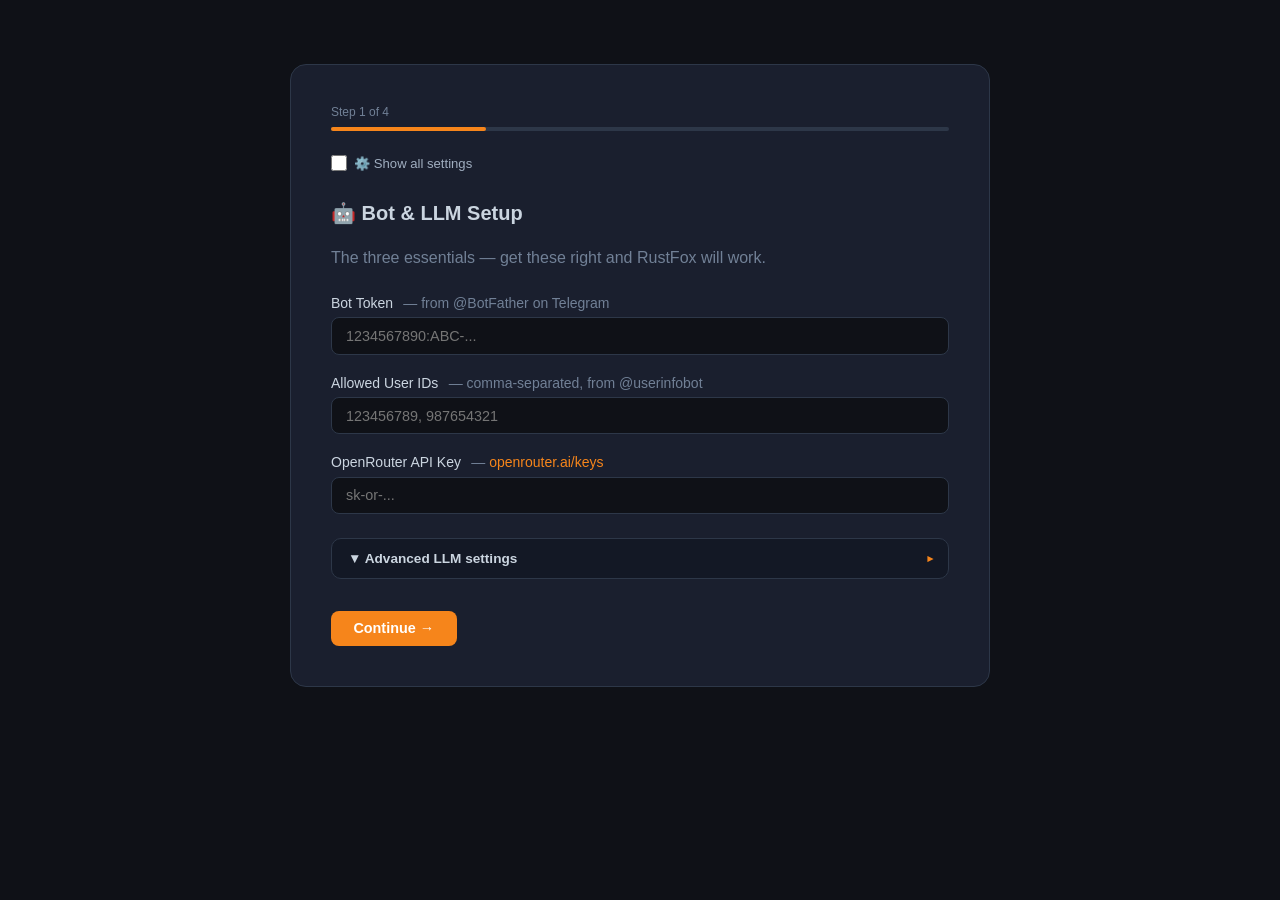
==== setup/index.html @ 1b1a7913 "refactor(file_processor): remove local OCR engine Remove ocrs, rten, and image dependencies to elimi" ====
<!DOCTYPE html>
<html lang="en">
<head>
<meta charset="UTF-8">
<meta name="viewport" content="width=device-width, initial-scale=1.0">
<title>RustFox Setup</title>
<style>
  *, *::before, *::after { box-sizing: border-box; margin: 0; padding: 0; }
  body {
    font-family: -apple-system, BlinkMacSystemFont, 'Segoe UI', sans-serif;
    background: #0f1117;
    color: #e2e8f0;
    min-height: 100vh;
    display: flex;
    align-items: flex-start;
    justify-content: center;
    padding: 2rem;
  }
  .card {
    background: #1a1f2e;
    border: 1px solid #2d3748;
    border-radius: 16px;
    width: 100%;
    max-width: 700px;
    padding: 2.5rem;
    margin-top: 2rem;
  }
  /* Progress bar */
  .progress-wrap { margin-bottom: 1.5rem; }
  .progress-label { font-size: 0.75rem; color: #718096; margin-bottom: 0.5rem; }
  .progress-bar { height: 4px; background: #2d3748; border-radius: 2px; }
  .progress-fill { height: 100%; background: #f6851b; border-radius: 2px; transition: width 0.3s ease; }
  /* Steps nav (compact chips) */
  .steps-nav { display: flex; gap: 0.4rem; margin-bottom: 1.5rem; flex-wrap: wrap; }
  .step-chip {
    flex: 1;
    min-width: 0;
    padding: 0.45rem 0.6rem;
    border-radius: 8px;
    background: #2d3748;
    color: #718096;
    font-size: 0.75rem;
    text-align: center;
    border: 1px solid #2d3748;
    overflow: hidden;
    text-overflow: ellipsis;
    white-space: nowrap;
  }
  .step-chip.active { background: #f6851b; color: #fff; border-color: #f6851b; font-weight: 600; }
  .step-chip.done { background: #1a4731; color: #68d391; border-color: #1a4731; }
  /* Global toggle row */
  .global-row {
    display: flex;
    align-items: center;
    justify-content: space-between;
    gap: 0.75rem;
    margin-bottom: 1.5rem;
    flex-wrap: wrap;
  }
  .global-toggle {
    display: inline-flex;
    align-items: center;
    gap: 0.45rem;
    cursor: pointer;
    color: #a0aec0;
    font-size: 0.82rem;
    user-select: none;
  }
  .global-toggle input { accent-color: #f6851b; width: 15px; height: 15px; cursor: pointer; }
  .global-toggle:hover { color: #e2e8f0; }
  /* Existing config banner */
  .existing-banner {
    background: #1a2744;
    border: 1px solid #2b4a8a;
    border-radius: 8px;
    padding: 0.65rem 0.875rem;
    font-size: 0.82rem;
    color: #90cdf4;
    flex: 1;
    min-width: 240px;
  }
  .existing-banner strong { color: #bee3f8; }
  /* Steps */
  .step { display: none; }
  .step.active { display: block; }
  h1 { font-size: 1.75rem; font-weight: 700; margin-bottom: 0.5rem; }
  h2 { font-size: 1.25rem; font-weight: 600; margin-bottom: 1.25rem; color: #cbd5e0; }
  h3 { font-size: 0.95rem; font-weight: 600; margin-top: 1.25rem; margin-bottom: 0.75rem; color: #cbd5e0; }
  p.subtitle { color: #718096; margin-bottom: 1.5rem; line-height: 1.6; }
  code { background: #2d3748; border-radius: 4px; padding: 0.1em 0.35em; font-size: 0.85em; }
  /* Form elements */
  .field { margin-bottom: 1.25rem; }
  .field-row { display: flex; gap: 0.85rem; }
  .field-row .field { flex: 1; }
  label { display: block; font-size: 0.875rem; font-weight: 500; margin-bottom: 0.4rem; color: #cbd5e0; }
  label .hint { font-weight: 400; color: #718096; margin-left: 0.4rem; }
  input[type=text], input[type=password], input[type=number], textarea {
    width: 100%;
    background: #0f1117;
    border: 1px solid #2d3748;
    border-radius: 8px;
    color: #e2e8f0;
    padding: 0.6rem 0.875rem;
    font-size: 0.9rem;
    font-family: inherit;
    transition: border-color 0.2s;
  }
  input[type=text]:focus, input[type=password]:focus, input[type=number]:focus, textarea:focus {
    outline: none;
    border-color: #f6851b;
  }
  input.error, textarea.error { border-color: #fc8181; }
  .error-msg { color: #fc8181; font-size: 0.8rem; margin-top: 0.3rem; display: none; }
  .error-msg.visible { display: block; }
  textarea { resize: vertical; min-height: 90px; }
  input[type=checkbox] { accent-color: #f6851b; width: 16px; height: 16px; cursor: pointer; }
  /* Buttons */
  .btn-row { display: flex; gap: 0.75rem; justify-content: space-between; margin-top: 2rem; }
  button {
    padding: 0.6rem 1.4rem;
    border-radius: 8px;
    border: none;
    font-size: 0.9rem;
    font-weight: 600;
    cursor: pointer;
    transition: opacity 0.15s;
  }
  button:hover:not(:disabled) { opacity: 0.85; }
  button:disabled { opacity: 0.45; cursor: default; }
  .btn-primary { background: #f6851b; color: #fff; }
  .btn-secondary { background: #2d3748; color: #e2e8f0; }
  /* Advanced collapsible section */
  .advanced-section {
    margin-top: 1.5rem;
    border: 1px solid #2d3748;
    border-radius: 10px;
    background: #131825;
    overflow: hidden;
  }
  .advanced-section > .advanced-header {
    display: flex;
    align-items: center;
    justify-content: space-between;
    width: 100%;
    padding: 0.75rem 1rem;
    background: none;
    border: none;
    color: #cbd5e0;
    font-size: 0.85rem;
    font-weight: 600;
    cursor: pointer;
    text-align: left;
    border-radius: 0;
  }
  .advanced-section > .advanced-header:hover { color: #e2e8f0; opacity: 1; }
  .advanced-section > .advanced-header .chevron {
    color: #f6851b;
    font-size: 0.7rem;
    transition: transform 0.2s ease;
    margin-left: 0.5rem;
  }
  .advanced-section.collapsed > .advanced-header .chevron { transform: rotate(-90deg); }
  .advanced-section > .advanced-body {
    padding: 0.25rem 1.25rem 1.25rem 1.25rem;
    border-top: 1px solid #2d3748;
  }
  .advanced-section.collapsed > .advanced-body { display: none; }
  /* MCP tools */
  .mcp-category { margin-bottom: 1.5rem; }
  .mcp-category h3 { font-size: 0.8rem; text-transform: uppercase; letter-spacing: 0.08em; color: #718096; margin-bottom: 0.75rem; margin-top: 0; }
  .mcp-tool {
    border: 1px solid #2d3748;
    border-radius: 8px;
    padding: 0.75rem 1rem;
    margin-bottom: 0.5rem;
    cursor: pointer;
    transition: border-color 0.2s;
  }
  .mcp-tool:hover { border-color: #4a5568; }
  .mcp-tool.selected { border-color: #f6851b; background: #1e2432; }
  .mcp-tool-header { display: flex; align-items: center; gap: 0.75rem; }
  .mcp-tool-header input[type=checkbox] { accent-color: #f6851b; width: 16px; height: 16px; flex-shrink: 0; cursor: pointer; }
  .mcp-tool-name { font-weight: 600; font-size: 0.9rem; }
  .mcp-tool-desc { font-size: 0.8rem; color: #718096; margin-left: 1.75rem; margin-top: 0.2rem; }
  .mcp-tool-cmd { font-size: 0.75rem; color: #4a5568; font-family: monospace; margin-left: 1.75rem; margin-top: 0.15rem; }
  .mcp-env-fields { margin-left: 1.75rem; margin-top: 0.75rem; display: none; }
  .mcp-env-fields.visible { display: block; }
  .mcp-env-fields .env-row { margin-bottom: 0.5rem; }
  .mcp-env-label { font-size: 0.75rem; color: #718096; margin-bottom: 0.2rem; }
  .mcp-env-fields input { font-family: monospace; font-size: 0.82rem; }
  /* MCP prereqs box */
  .mcp-prereqs {
    background: #131825;
    border: 1px solid #2d3748;
    border-radius: 8px;
    padding: 0.75rem 1rem;
    margin-bottom: 1.5rem;
    font-size: 0.82rem;
    color: #718096;
    line-height: 1.7;
  }
  .mcp-prereqs strong { color: #cbd5e0; }
  .mcp-prereqs a { color: #f6851b; text-decoration: none; }
  .mcp-prereqs a:hover { text-decoration: underline; }
  /* Per-tool docs link */
  .mcp-tool-link {
    margin-left: auto;
    font-size: 0.72rem;
    color: #4a5568;
    text-decoration: none;
    flex-shrink: 0;
    padding: 0.1rem 0.3rem;
  }
  .mcp-tool-link:hover { color: #f6851b; }
  /* Per-tool setup guide */
  .mcp-setup-guide {
    margin-left: 1.75rem;
    margin-top: 0.6rem;
    background: #131825;
    border: 1px solid #2d3748;
    border-radius: 6px;
    padding: 0.55rem 0.75rem;
    font-size: 0.78rem;
    color: #718096;
    line-height: 1.75;
  }
  .mcp-setup-guide strong { color: #cbd5e0; }
  .mcp-setup-guide a { color: #f6851b; text-decoration: none; }
  .mcp-setup-guide a:hover { text-decoration: underline; }
  /* Find more footer */
  .mcp-more {
    margin-top: 1.25rem;
    font-size: 0.8rem;
    color: #718096;
    text-align: center;
  }
  .mcp-more a { color: #f6851b; text-decoration: none; }
  .mcp-more a:hover { text-decoration: underline; }
  /* OAuth guide button */
  .btn-guide {
    display: inline-flex;
    align-items: center;
    gap: 0.3rem;
    margin-left: 1.75rem;
    margin-top: 0.55rem;
    padding: 0.3rem 0.75rem;
    border-radius: 6px;
    border: 1px solid #f6851b;
    background: transparent;
    color: #f6851b;
    font-size: 0.78rem;
    font-weight: 600;
    cursor: pointer;
    transition: background 0.15s, color 0.15s;
  }
  .btn-guide:hover { background: #f6851b; color: #fff; opacity: 1; }
  /* OAuth connect button + row */
  .oauth-connect-row {
    display: flex;
    align-items: center;
    gap: 0.75rem;
    margin-left: 1.75rem;
    margin-top: 0.55rem;
    flex-wrap: wrap;
  }
  .btn-oauth-connect {
    display: inline-flex;
    align-items: center;
    gap: 0.35rem;
    padding: 0.4rem 1rem;
    border-radius: 6px;
    border: none;
    background: #2b6cb0;
    color: #fff;
    font-size: 0.85rem;
    font-weight: 600;
    cursor: pointer;
    transition: background 0.15s, opacity 0.15s;
  }
  .btn-oauth-connect:hover { background: #2c5282; }
  .btn-oauth-connect:disabled { opacity: 0.55; cursor: not-allowed; }
  .oauth-connect-status {
    font-size: 0.82rem;
    font-weight: 500;
    color: #718096;
  }
  /* Modal overlay */
  .modal-overlay {
    display: none;
    position: fixed;
    inset: 0;
    background: rgba(0,0,0,0.72);
    z-index: 1000;
    align-items: center;
    justify-content: center;
    padding: 1.5rem;
  }
  .modal-overlay.open { display: flex; }
  .modal-box {
    background: #1a1f2e;
    border: 1px solid #2d3748;
    border-radius: 16px;
    width: 100%;
    max-width: 560px;
    max-height: 90vh;
    overflow-y: auto;
    padding: 2rem;
    position: relative;
  }
  .modal-close {
    position: absolute;
    top: 1rem;
    right: 1rem;
    background: none;
    border: none;
    color: #718096;
    font-size: 1.25rem;
    cursor: pointer;
    line-height: 1;
    padding: 0.2rem 0.4rem;
    border-radius: 4px;
    transition: color 0.15s;
  }
  .modal-close:hover { color: #e2e8f0; opacity: 1; }
  .modal-box h3 {
    font-size: 1.1rem;
    font-weight: 700;
    color: #e2e8f0;
    margin-bottom: 0.3rem;
    margin-top: 0;
  }
  .modal-subtitle {
    font-size: 0.8rem;
    color: #718096;
    margin-bottom: 1.5rem;
    line-height: 1.5;
  }
  /* OAuth step list */
  .oauth-steps { list-style: none; counter-reset: oauth-counter; }
  .oauth-step {
    counter-increment: oauth-counter;
    display: flex;
    gap: 0.875rem;
    margin-bottom: 1.25rem;
  }
  .oauth-step:last-child { margin-bottom: 0; }
  .oauth-step-num {
    flex-shrink: 0;
    width: 1.75rem;
    height: 1.75rem;
    border-radius: 50%;
    background: #f6851b;
    color: #fff;
    font-weight: 700;
    font-size: 0.8rem;
    display: flex;
    align-items: center;
    justify-content: center;
    margin-top: 0.05rem;
  }
  .oauth-step-body { flex: 1; }
  .oauth-step-title {
    font-weight: 600;
    font-size: 0.9rem;
    color: #e2e8f0;
    margin-bottom: 0.3rem;
  }
  .oauth-step-desc {
    font-size: 0.8rem;
    color: #a0aec0;
    line-height: 1.65;
  }
  .oauth-step-desc a {
    color: #f6851b;
    text-decoration: none;
    font-weight: 600;
  }
  .oauth-step-desc a:hover { text-decoration: underline; }
  .scope-list {
    margin: 0.4rem 0 0 0;
    padding: 0.5rem 0.75rem;
    background: #0f1117;
    border: 1px solid #2d3748;
    border-radius: 6px;
    list-style: none;
  }
  .scope-list li {
    font-family: monospace;
    font-size: 0.73rem;
    color: #68d391;
    padding: 0.1rem 0;
    line-height: 1.7;
  }
  .oauth-warning {
    margin-top: 1.25rem;
    padding: 0.6rem 0.875rem;
    background: #2d1a0a;
    border: 1px solid #744210;
    border-radius: 8px;
    font-size: 0.78rem;
    color: #fbd38d;
    line-height: 1.6;
  }
  /* Custom MCP server section */
  .custom-mcp-section { margin-top: 1.75rem; border-top: 1px solid #2d3748; padding-top: 1.25rem; }
  .custom-mcp-section h3 { font-size: 0.8rem; text-transform: uppercase; letter-spacing: 0.08em; color: #718096; margin-bottom: 0.75rem; }
  .custom-card {
    border: 1px solid #2d3748;
    border-radius: 8px;
    padding: 0.65rem 1rem;
    margin-bottom: 0.5rem;
    display: flex;
    align-items: flex-start;
    gap: 0.75rem;
  }
  .custom-card-body { flex: 1; min-width: 0; }
  .custom-card-name { font-weight: 600; font-size: 0.9rem; margin-bottom: 0.2rem; }
  .custom-card-cmd { font-size: 0.75rem; color: #4a5568; font-family: monospace; }
  .custom-card-env { font-size: 0.72rem; color: #718096; margin-top: 0.15rem; }
  .btn-remove { background: none; border: none; cursor: pointer; color: #718096; font-size: 1rem; padding: 0; line-height: 1; flex-shrink: 0; }
  .btn-remove:hover { color: #fc8181; opacity: 1; }
  .custom-add-form {
    border: 1px dashed #2d3748;
    border-radius: 8px;
    padding: 1rem;
    margin-top: 0.75rem;
  }
  .custom-add-form h4 { font-size: 0.85rem; font-weight: 600; color: #cbd5e0; margin-bottom: 0.75rem; }
  .cmd-row { display: flex; gap: 0.5rem; }
  .cmd-row select {
    background: #0f1117;
    border: 1px solid #2d3748;
    border-radius: 8px;
    color: #e2e8f0;
    padding: 0.6rem 0.5rem;
    font-size: 0.9rem;
    min-width: 80px;
  }
  .env-add-row { display: flex; gap: 0.5rem; margin-bottom: 0.4rem; }
  .env-add-row input { flex: 1; }
  /* Config preview */
  pre {
    background: #0f1117;
    border: 1px solid #2d3748;
    border-radius: 8px;
    padding: 1rem;
    font-size: 0.78rem;
    overflow: auto;
    max-height: 340px;
    color: #a0aec0;
    white-space: pre;
  }
  .success-msg { color: #68d391; font-size: 0.9rem; margin-top: 1rem; display: none; }
  .success-msg.visible { display: block; }
  /* Review summary */
  .summary-list {
    background: #131825;
    border: 1px solid #2d3748;
    border-radius: 8px;
    padding: 0.85rem 1rem;
    font-size: 0.85rem;
    line-height: 1.85;
    color: #cbd5e0;
  }
  .summary-list .summary-row { display: flex; gap: 0.5rem; }
  .summary-list .summary-key { color: #718096; min-width: 9rem; }
  .summary-list .summary-val { color: #e2e8f0; word-break: break-word; flex: 1; }
  .summary-list .summary-val.muted { color: #4a5568; font-style: italic; }
  .summary-section { margin-bottom: 1.25rem; }
  .summary-section h3 { font-size: 0.78rem; text-transform: uppercase; letter-spacing: 0.08em; color: #718096; margin-bottom: 0.4rem; margin-top: 0; }
</style>
</head>
<body>
<div class="card">
  <div class="progress-wrap">
    <div class="progress-label" id="progress-label">Step 1 of 4</div>
    <div class="progress-bar"><div class="progress-fill" id="progress-fill" style="width:25%"></div></div>
  </div>
  <div class="global-row">
    <label class="global-toggle" for="show-all-toggle">
      <input type="checkbox" id="show-all-toggle" onchange="toggleShowAll()">
      <span>⚙️ Show all settings</span>
    </label>
    <div class="existing-banner" id="existing-banner" style="display:none">
      <strong>Editing existing configuration</strong> — pre-loaded from <code>config.toml</code>.
    </div>
  </div>
  <div id="steps-container"></div>
  <div class="btn-row">
    <button class="btn-secondary" id="btn-back" onclick="prevStep()" style="display:none">← Back</button>
    <button class="btn-primary" id="btn-next" onclick="nextStep()">Continue →</button>
  </div>
</div>

<!-- OAuth Setup Modal -->
<div class="modal-overlay" id="oauth-modal" onclick="closeOAuthModal(event)">
  <div class="modal-box" role="dialog" aria-modal="true" aria-labelledby="oauth-modal-title">
    <button class="modal-close" onclick="closeOAuthModal()" aria-label="Close">&#x2715;</button>
    <h3 id="oauth-modal-title">Google Workspace — OAuth Setup</h3>
    <p class="modal-subtitle">Follow these 4 steps to generate your refresh token. You only need to do this once.</p>
    <ol class="oauth-steps">
      <li class="oauth-step">
        <div class="oauth-step-num">1</div>
        <div class="oauth-step-body">
          <div class="oauth-step-title">Enable APIs in Google Cloud Console</div>
          <div class="oauth-step-desc">
            Open <a href="https://console.cloud.google.com/apis/library" target="_blank" rel="noopener">console.cloud.google.com/apis/library</a>,
            create or select a project, then enable all six APIs:<br>
            <strong>Google Drive API, Gmail API, Google Calendar API, Google Docs API, Google Sheets API, Google Slides API.</strong>
          </div>
        </div>
      </li>
      <li class="oauth-step">
        <div class="oauth-step-num">2</div>
        <div class="oauth-step-body">
          <div class="oauth-step-title">Configure OAuth Consent Screen &amp; Credentials</div>
          <div class="oauth-step-desc">
            Go to <a href="https://console.cloud.google.com/apis/credentials" target="_blank" rel="noopener">APIs &amp; Services → Credentials</a>.<br>
            &bull; <em>OAuth consent screen</em> → External → add your Google account as a <strong>Test user</strong>.<br>
            &bull; <em>+ Create Credentials</em> → <strong>OAuth Client ID</strong> → Application type: <strong>Web application</strong>.<br>
            &bull; Under <em>Authorised redirect URIs</em> add exactly:<br>
            <code style="font-size:0.72rem">https://developers.google.com/oauthplayground</code><br>
            Save and copy your <strong>Client ID</strong> and <strong>Client Secret</strong>.
          </div>
        </div>
      </li>
      <li class="oauth-step">
        <div class="oauth-step-num">3</div>
        <div class="oauth-step-body">
          <div class="oauth-step-title">Authorise Scopes in OAuth Playground</div>
          <div class="oauth-step-desc">
            Open <a href="https://developers.google.com/oauthplayground" target="_blank" rel="noopener">developers.google.com/oauthplayground</a>.<br>
            &bull; Click the <strong>&#x2699; gear icon</strong> (top-right) → tick <em>"Use your own OAuth credentials"</em>
            → paste your <strong>Client ID</strong> and <strong>Client Secret</strong>.<br>
            &bull; In the scope input, paste each scope below and click <strong>Add to scopes</strong>, then click <strong>Authorise APIs</strong>:
            <ul class="scope-list">
              <li>https://www.googleapis.com/auth/drive</li>
              <li>https://www.googleapis.com/auth/gmail.modify</li>
              <li>https://www.googleapis.com/auth/calendar</li>
              <li>https://www.googleapis.com/auth/documents</li>
              <li>https://www.googleapis.com/auth/spreadsheets</li>
              <li>https://www.googleapis.com/auth/presentations</li>
            </ul>
            Sign in with the Google account you added as a test user.
          </div>
        </div>
      </li>
      <li class="oauth-step">
        <div class="oauth-step-num">4</div>
        <div class="oauth-step-body">
          <div class="oauth-step-title">Exchange Code &amp; Copy the Refresh Token</div>
          <div class="oauth-step-desc">
            After authorising, click <strong>"Exchange authorization code for tokens"</strong>.<br>
            Copy the value of <strong>Refresh token</strong> and paste it into the
            <code>GOOGLE_WORKSPACE_REFRESH_TOKEN</code> field below.
          </div>
        </div>
      </li>
    </ol>
    <div class="oauth-warning">
      <strong>Missing even one scope causes 403 errors.</strong>
      If you see "insufficient authentication scopes", repeat from Step 3 with all six scopes included and generate a new refresh token.
    </div>
  </div>
</div>

<!-- Threads API Setup Modal -->
<div class="modal-overlay" id="threads-modal" onclick="closeThreadsModal(event)">
  <div class="modal-box" role="dialog" aria-modal="true" aria-labelledby="threads-modal-title">
    <button class="modal-close" onclick="closeThreadsModal()" aria-label="Close">&#x2715;</button>
    <h3 id="threads-modal-title">Meta Threads — Access Token Setup</h3>
    <p class="modal-subtitle">Follow these 4 steps to get your long-lived access token. You only need to do this once.</p>
    <ol class="oauth-steps">
      <li class="oauth-step">
        <div class="oauth-step-num">1</div>
        <div class="oauth-step-body">
          <div class="oauth-step-title">Create a Meta Developer App</div>
          <div class="oauth-step-desc">
            Go to <a href="https://developers.facebook.com/apps" target="_blank" rel="noopener">developers.facebook.com/apps</a>
            and click <strong>Create App</strong>.<br>
            Choose the <strong>Business</strong> app type, give it a name, and complete the creation flow.
          </div>
        </div>
      </li>
      <li class="oauth-step">
        <div class="oauth-step-num">2</div>
        <div class="oauth-step-body">
          <div class="oauth-step-title">Add the Threads API Product</div>
          <div class="oauth-step-desc">
            In your app dashboard, click <strong>Add Product</strong> and find <strong>Threads API</strong>.<br>
            Click <strong>Set Up</strong> to add it to your app.
          </div>
        </div>
      </li>
      <li class="oauth-step">
        <div class="oauth-step-num">3</div>
        <div class="oauth-step-body">
          <div class="oauth-step-title">Configure Permissions</div>
          <div class="oauth-step-desc">
            Under <strong>Threads API → Permissions</strong>, request all four permissions:
            <ul class="scope-list">
              <li>threads_basic</li>
              <li>threads_content_publish</li>
              <li>threads_manage_replies</li>
              <li>threads_read_replies</li>
            </ul>
            Add your Instagram/Threads account as a <strong>Test User</strong> under
            <strong>App Roles → Roles</strong> so you can generate a token before app review.
          </div>
        </div>
      </li>
      <li class="oauth-step">
        <div class="oauth-step-num">4</div>
        <div class="oauth-step-body">
          <div class="oauth-step-title">Generate a Long-Lived Access Token</div>
          <div class="oauth-step-desc">
            Under <strong>Threads API → Access Tokens</strong>, click <strong>Generate Token</strong>
            for your test user account.<br>
            Copy the token — it is valid for approximately <strong>60 days</strong>.<br>
            Paste it into the <code>THREADS_ACCESS_TOKEN</code> field below.<br>
            To refresh it before expiry, use the
            <a href="https://developers.facebook.com/tools/explorer/" target="_blank" rel="noopener">Graph API Explorer</a>
            or call the token-refresh endpoint documented in the Threads API docs.
          </div>
        </div>
      </li>
    </ol>
    <div class="oauth-warning">
      <strong>Missing permissions cause publishing errors.</strong>
      If you see "permissions error" when posting, ensure all four permissions above are approved for your test user and regenerate the token.
    </div>
  </div>
</div>

<!-- Notion MCP Setup Modal -->
<div class="modal-overlay" id="notion-modal" onclick="closeNotionModal(event)">
  <div class="modal-box" role="dialog" aria-modal="true" aria-labelledby="notion-modal-title">
    <button class="modal-close" onclick="closeNotionModal()" aria-label="Close">&#x2715;</button>
    <h3 id="notion-modal-title">Notion — OAuth 2.0 Setup</h3>
    <p class="modal-subtitle">
      Notion's official MCP server at <code>https://mcp.notion.com/mcp</code> requires an
      <strong>OAuth 2.0 access token</strong>, not a static integration token.
      Click <strong>Connect with Notion</strong> below to authorize automatically —
      no manual token copying needed.
    </p>
    <ol class="oauth-steps">
      <li class="oauth-step">
        <div class="oauth-step-num">1</div>
        <div class="oauth-step-body">
          <div class="oauth-step-title">Click "Connect with Notion"</div>
          <div class="oauth-step-desc">
            In the MCP Tools step, enable the <strong>notion</strong> server, then click the
            <strong>🔐 Connect with Notion</strong> button that appears below it.
          </div>
        </div>
      </li>
      <li class="oauth-step">
        <div class="oauth-step-num">2</div>
        <div class="oauth-step-body">
          <div class="oauth-step-title">Authorize in the popup</div>
          <div class="oauth-step-desc">
            A Notion authorization page opens in a popup window.<br>
            Sign in with your Notion account and click <strong>Allow access</strong>.
          </div>
        </div>
      </li>
      <li class="oauth-step">
        <div class="oauth-step-num">3</div>
        <div class="oauth-step-body">
          <div class="oauth-step-title">Token is filled automatically</div>
          <div class="oauth-step-desc">
            The popup closes and the <code>NOTION_TOKEN</code> field is populated with your
            OAuth access token.  Save the config and you're done.
          </div>
        </div>
      </li>
    </ol>
    <div class="oauth-warning">
      <strong>HTTP transport — no local server needed.</strong>
      RustFox passes the OAuth token as a <code>Bearer</code> header to
      <code>https://mcp.notion.com/mcp</code>.
      The old <code>@notionhq/notion-mcp-server</code> npm package is deprecated.
    </div>
  </div>
</div>

<script>
// ── MCP Catalog ────────────────────────────────────────────────────────────────
const MCP_CATALOG = [
  { name:'playwright',       category:'Browser & Web',      desc:'Browser automation & web scraping',           runner:'npx', args:['-y','@playwright/mcp'],                          envVars:[],                                           link:'https://www.npmjs.com/package/@playwright/mcp' },
  { name:'brave-search',     category:'Browser & Web',      desc:'Real-time web search via Brave',               runner:'npx', args:['-y','@brave/brave-search-mcp-server'],          envVars:['BRAVE_API_KEY'],                            link:'https://www.npmjs.com/package/@brave/brave-search-mcp-server' },
  { name:'firecrawl',        category:'Browser & Web',      desc:'URL to clean Markdown scraping',               runner:'npx', args:['-y','firecrawl-mcp'],                            envVars:['FIRECRAWL_API_KEY'],                        link:'https://www.npmjs.com/package/firecrawl-mcp' },
  { name:'fetch',            category:'Browser & Web',      desc:'Lightweight page fetching',                    runner:'uvx', args:['mcp-server-fetch'],                              envVars:[],                                           link:'https://pypi.org/project/mcp-server-fetch' },
  { name:'google-workspace', category:'Productivity',       desc:'Gmail, Calendar, Drive, Docs',                 runner:'uvx', args:['--from','google-workspace-mcp','google-workspace-worker'], envVars:['GOOGLE_WORKSPACE_CLIENT_ID','GOOGLE_WORKSPACE_CLIENT_SECRET','GOOGLE_WORKSPACE_REFRESH_TOKEN','GOOGLE_WORKSPACE_ENABLED_CAPABILITIES'], envDefaults:{'GOOGLE_WORKSPACE_ENABLED_CAPABILITIES':'["drive","docs","gmail","calendar","sheets","slides"]'}, setupGuide:'__OAUTH_GUIDE_BUTTON__', link:'https://pypi.org/project/google-workspace-mcp' },
  { name:'notion',           category:'Productivity',       desc:'Read/write Notion workspace (official HTTP MCP)', url:'https://mcp.notion.com/mcp', authTokenVar:'NOTION_TOKEN', setupGuide:'__NOTION_OAUTH_BUTTON__', link:'https://developers.notion.com/guides/mcp/mcp' },
  { name:'obsidian',         category:'Productivity',       desc:'Local Obsidian vault access',                  runner:'npx', args:['-y','obsidian-mcp'],                             envVars:[],                                           link:'https://www.npmjs.com/package/obsidian-mcp' },
  { name:'slack',            category:'Communication',      desc:'Read channels, post Slack messages',           runner:'npx', args:['-y','@modelcontextprotocol/server-slack'],         envVars:['SLACK_BOT_TOKEN'],                          link:'https://www.npmjs.com/package/@modelcontextprotocol/server-slack' },
  { name:'discord',          category:'Communication',      desc:'Send and read Discord messages',               runner:'npx', args:['-y','discord-mcp'],                              envVars:['DISCORD_TOKEN'],                            link:'https://www.npmjs.com/package/discord-mcp' },
  { name:'github',           category:'Developer Tools',    desc:'Issues, PRs, repository management',           runner:'npx', args:['-y','@modelcontextprotocol/server-github'],         envVars:['GITHUB_TOKEN'],                             link:'https://www.npmjs.com/package/@modelcontextprotocol/server-github' },
  { name:'git',              category:'Developer Tools',    desc:'Local git repository operations',              runner:'uvx', args:['mcp-server-git'],                                envVars:[],                                           link:'https://pypi.org/project/mcp-server-git' },
  { name:'filesystem',       category:'Developer Tools',    desc:'Expanded filesystem access beyond sandbox',    runner:'npx', args:['-y','@modelcontextprotocol/server-filesystem'],  envVars:[],                                           link:'https://www.npmjs.com/package/@modelcontextprotocol/server-filesystem' },
  { name:'memory',           category:'Knowledge & Data',   desc:'Persistent cross-session memory graph',        runner:'npx', args:['-y','@modelcontextprotocol/server-memory'],         envVars:[],                                           link:'https://www.npmjs.com/package/@modelcontextprotocol/server-memory' },
  { name:'tavily',           category:'Knowledge & Data',   desc:'AI-optimised semantic web search',             runner:'npx', args:['-y','tavily-mcp'],                               envVars:['TAVILY_API_KEY'],                           link:'https://www.npmjs.com/package/tavily-mcp' },
  { name:'context7',         category:'Knowledge & Data',   desc:'Live library documentation fetching',          runner:'npx', args:['-y','@upstash/context7-mcp'],                    envVars:[],                                           link:'https://www.npmjs.com/package/@upstash/context7-mcp' },
  { name:'open-meteo',       category:'Weather & Location', desc:'Free weather forecasts, no API key needed',   runner:'npx', args:['-y','-p','open-meteo-mcp-server','open-meteo-mcp-server'], envVars:[],                                      link:'https://www.npmjs.com/package/open-meteo-mcp-server' },
  { name:'openweathermap',   category:'Weather & Location', desc:'Current weather and forecasts',                runner:'npx', args:['-y','mcp-openweathermap'],                         envVars:['OPENWEATHERMAP_API_KEY'],                   link:'https://www.npmjs.com/package/mcp-openweathermap' },
  { name:'threads',          category:'Social Media',       desc:'Publish and manage Meta Threads posts',        runner:'npx', args:['-y','threads-mcp-server'],                       envVars:['THREADS_ACCESS_TOKEN'], setupGuide:'__THREADS_GUIDE_BUTTON__', link:'https://github.com/baguskto/threads-mcp' },
];

// ── State ──────────────────────────────────────────────────────────────────────
const DEFAULT_PROMPT = 'You are a helpful AI assistant with access to tools. Use the available tools to help the user with their tasks. When using file or terminal tools, operate only within the allowed sandbox directory. Be concise and helpful.';

const state = {
  // Step 1 — Bot & LLM Setup
  telegram_token: '',
  allowed_user_ids: '',
  openrouter_key: '',
  model: 'moonshotai/kimi-k2.6',
  max_tokens: '4096',
  system_prompt: DEFAULT_PROMPT,
  supports_vision: false,
  base_url: 'https://openrouter.ai/api/v1',

  // Step 2 — Location & Storage
  location: 'Hong Kong',
  db_path: 'rustfox.db',
  skills_dir: '',
  agents_dir: '',
  home_dir: '',
  query_rewriter_enabled: false,
  max_iterations: 25,
  empty_response_retry_limit: 3,

  // Step 3 — Integrations
  mcp_selections: {},
  custom_mcp_servers: [],
  langsmith_key: '',
  langsmith_project: 'rustfox',
  embedding_key: '',
  embedding_base_url: 'https://openrouter.ai/api/v1',
  embedding_model: 'qwen/qwen3-embedding-8b',
  embedding_dimensions: 1536,
  learning_skill_extraction_enabled: true,
  learning_skill_extraction_threshold: 5,

  // internal
  _loaded: false,
};

// ── Step navigation ────────────────────────────────────────────────────────────
// 4 wizard steps + 1 success page.  Step 5 is the "done" page, not a wizard step.
const WIZARD_STEPS = 4;
const TOTAL_STEPS  = 5;
let currentStep    = 1;

function showStep(n) {
  document.querySelectorAll('.step').forEach(s => s.classList.remove('active'));
  const el = document.getElementById('step-' + n);
  if (el) el.classList.add('active');
  currentStep = n;
  const btnNext = document.getElementById('btn-next');
  const btnBack = document.getElementById('btn-back');

  if (n === TOTAL_STEPS) {
    document.getElementById('progress-fill').style.width = '100%';
    document.getElementById('progress-label').textContent = 'Setup complete!';
    btnBack.style.display = 'none';
    btnNext.style.display = 'none';
    return;
  }

  const pct = (n / WIZARD_STEPS * 100).toFixed(1);
  document.getElementById('progress-fill').style.width = pct + '%';
  document.getElementById('progress-label').textContent = 'Step ' + n + ' of ' + WIZARD_STEPS;
  btnBack.style.display = n > 1 ? 'inline-block' : 'none';
  btnNext.style.display = 'inline-block';
  btnNext.disabled = false;
  if (n === WIZARD_STEPS) btnNext.textContent = 'Save config.toml';
  else btnNext.textContent = 'Continue →';

  // Render preview when entering the review step
  if (n === WIZARD_STEPS) {
    collectAll();
    renderSummary();
    renderPreview();
  }
}

function prevStep() { if (currentStep > 1) showStep(currentStep - 1); }

function nextStep() {
  if (!validateStep(currentStep)) return;
  collectStep(currentStep);
  if (currentStep === WIZARD_STEPS) { saveConfig(); return; }
  showStep(currentStep + 1);
}

// ── Advanced section toggles ──────────────────────────────────────────────────
function toggleAdvanced(headerEl) {
  const section = headerEl.parentElement;
  section.classList.toggle('collapsed');
}

function toggleShowAll() {
  const showAll = document.getElementById('show-all-toggle').checked;
  document.querySelectorAll('.advanced-section').forEach(s => {
    if (showAll) s.classList.remove('collapsed');
    else s.classList.add('collapsed');
  });
}

// ── Validation ─────────────────────────────────────────────────────────────────
function validateStep(n) {
  let ok = true;
  if (n === 1) {
    ok = requireField('f-telegram-token') & ok;
    ok = requireField('f-allowed-ids')    & ok;
    ok = requireField('f-openrouter-key') & ok;
  }
  return !!ok;
}

function requireField(id) {
  const el = document.getElementById(id);
  if (!el) return true;
  const errEl = el.parentElement.querySelector('.error-msg');
  if (!el.value.trim()) {
    el.classList.add('error');
    if (errEl) errEl.classList.add('visible');
    return false;
  }
  el.classList.remove('error');
  if (errEl) errEl.classList.remove('visible');
  return true;
}

// Clear the error state on the field the user is actively editing
function clearFieldError(el) {
  if (!el) return;
  el.classList.remove('error');
  const errEl = el.parentElement && el.parentElement.querySelector('.error-msg');
  if (errEl) errEl.classList.remove('visible');
}

// ── Collect form values ────────────────────────────────────────────────────────
function collectStep(n) {
  if (n === 1) {
    state.telegram_token   = (document.getElementById('f-telegram-token')?.value || '').trim();
    state.allowed_user_ids = (document.getElementById('f-allowed-ids')?.value    || '').trim();
    state.openrouter_key   = (document.getElementById('f-openrouter-key')?.value || '').trim();
    state.model            = (document.getElementById('f-model')?.value          || state.model).trim();
    state.max_tokens       = (document.getElementById('f-max-tokens')?.value     || state.max_tokens).toString().trim() || '4096';
    state.system_prompt    = document.getElementById('f-system-prompt')?.value   || state.system_prompt;
    state.supports_vision  = !!document.getElementById('f-supports-vision')?.checked;
    state.base_url         = (document.getElementById('f-base-url')?.value       || state.base_url).trim() || 'https://openrouter.ai/api/v1';
  }
  if (n === 2) {
    state.location                   = (document.getElementById('f-location')?.value              || state.location).trim();
    state.db_path                    = (document.getElementById('f-db-path')?.value               || state.db_path).trim()     || 'rustfox.db';
    state.skills_dir                 = (document.getElementById('f-skills-dir')?.value            || '').trim();
    state.agents_dir                 = (document.getElementById('f-agents-dir')?.value            || '').trim();
    state.home_dir                   = (document.getElementById('f-home-dir')?.value              || '').trim();
    state.query_rewriter_enabled     = !!document.getElementById('f-query-rewriter')?.checked;
    state.max_iterations             = parseInt(document.getElementById('f-max-iterations')?.value || state.max_iterations, 10) || 25;
    state.empty_response_retry_limit = parseInt(document.getElementById('f-empty-retry')?.value     || state.empty_response_retry_limit, 10) || 3;
  }
  if (n === 3) {
    state.langsmith_key                       = (document.getElementById('f-langsmith-key')?.value       || '').trim();
    state.langsmith_project                   = (document.getElementById('f-langsmith-project')?.value   || 'rustfox').trim() || 'rustfox';
    state.embedding_key                       = (document.getElementById('f-embedding-key')?.value       || '').trim();
    state.embedding_base_url                  = (document.getElementById('f-embedding-base-url')?.value  || state.embedding_base_url).trim();
    state.embedding_model                     = (document.getElementById('f-embedding-model')?.value     || state.embedding_model).trim();
    state.embedding_dimensions                = parseInt(document.getElementById('f-embedding-dimensions')?.value || state.embedding_dimensions, 10) || 1536;
    state.learning_skill_extraction_enabled   = !!document.getElementById('f-learning-extraction')?.checked;
    state.learning_skill_extraction_threshold = parseInt(document.getElementById('f-learning-threshold')?.value || state.learning_skill_extraction_threshold, 10) || 5;
  }
}

function collectAll() {
  // Pull values for every step so the review/TOML view reflects the current form.
  for (let s = 1; s <= WIZARD_STEPS; s++) {
    if (s === 4) continue; // Step 4 has no inputs of its own
    try { collectStep(s); } catch (_) { /* fields may not exist for this view */ }
  }
}

// ── TOML generation ────────────────────────────────────────────────────────────
function esc(s) {
  // Escapes for TOML string values only (backslash and double-quote)
  return String(s == null ? '' : s).replace(/\\/g, '\\\\').replace(/"/g, '\\"');
}

function escHtml(s) {
  // Escapes for HTML attributes and text content
  return String(s == null ? '' : s)
    .replace(/&/g, '&amp;')
    .replace(/</g, '&lt;')
    .replace(/>/g, '&gt;')
    .replace(/"/g, '&quot;');
}

function generateToml() {
  const ids = state.allowed_user_ids.split(/[\s,]+/).filter(Boolean).join(', ');
  const sysprompt = state.system_prompt.replace(/"""/g, '\\"\\"\\"');

  let toml =
    '# RustFox Configuration\n' +
    '# Generated by setup wizard\n' +
    '\n' +
    '[telegram]\n' +
    'bot_token = "' + esc(state.telegram_token) + '"\n' +
    'allowed_user_ids = [' + ids + ']\n' +
    '\n' +
    '[openrouter]\n' +
    'api_key = "' + esc(state.openrouter_key) + '"\n' +
    'model = "' + esc(state.model) + '"\n' +
    'base_url = "' + esc(state.base_url) + '"\n' +
    'max_tokens = ' + (parseInt(state.max_tokens, 10) || 4096) + '\n' +
    'supports_vision = ' + (state.supports_vision ? 'true' : 'false') + '\n' +
    'system_prompt = """' + sysprompt + '"""\n' +
    '\n' +
    '[memory]\n' +
    'database_path = "' + esc(state.db_path) + '"\n' +
    'query_rewriter_enabled = ' + (state.query_rewriter_enabled ? 'true' : 'false') + '\n' +
    '\n' +
    (state.skills_dir ? '[skills]\ndirectory = "' + esc(state.skills_dir) + '"\n\n' : '') +
    (state.agents_dir ? '[agents]\ndirectory = "' + esc(state.agents_dir) + '"\n\n' : '');

  // [general] — emit commented hints for unset fields so the user knows they exist
  const generalLines = [];
  if (state.location) generalLines.push('location = "' + esc(state.location) + '"');
  if (state.home_dir) generalLines.push('home = "' + esc(state.home_dir) + '"');
  toml += '[general]\n';
  if (generalLines.length) toml += generalLines.join('\n') + '\n';
  else                     toml += '# location = "Your City, Country"\n# home = "/path/to/.rustfox"\n';
  toml += '\n';

  // [agent] — always emit so users can see the loop limits
  toml += '[agent]\n';
  toml += 'max_iterations = ' + (parseInt(state.max_iterations, 10) || 25) + '\n';
  toml += 'empty_response_retry_limit = ' + (parseInt(state.empty_response_retry_limit, 10) || 3) + '\n';
  toml += '\n';

  // [embedding] — only emit if user provided an API key
  if (state.embedding_key) {
    toml += '[embedding]\n';
    toml += 'api_key = "' + esc(state.embedding_key) + '"\n';
    toml += 'base_url = "' + esc(state.embedding_base_url || 'https://openrouter.ai/api/v1') + '"\n';
    toml += 'model = "' + esc(state.embedding_model || 'qwen/qwen3-embedding-8b') + '"\n';
    toml += 'dimensions = ' + (parseInt(state.embedding_dimensions, 10) || 1536) + '\n';
    toml += '\n';
  }

  // [langsmith] — only emit if user provided an API key
  if (state.langsmith_key) {
    toml += '[langsmith]\n';
    toml += 'api_key = "' + esc(state.langsmith_key) + '"\n';
    toml += 'project = "' + esc(state.langsmith_project || 'rustfox') + '"\n';
    toml += 'base_url = "https://api.smith.langchain.com"\n';
    toml += '\n';
  }

  // [learning] — only emit if the user explicitly enabled extraction
  if (state.learning_skill_extraction_enabled) {
    toml += '[learning]\n';
    toml += 'skill_extraction_enabled = true\n';
    toml += 'skill_extraction_threshold = ' + (parseInt(state.learning_skill_extraction_threshold, 10) || 5) + '\n';
    toml += '\n';
  }

  // [[mcp_servers]] — preserved verbatim from the original wizard
  for (const [name, sel] of Object.entries(state.mcp_selections)) {
    if (!sel.selected) continue;
    const tool = MCP_CATALOG.find(t => t.name === name);
    if (!tool) continue;
    toml += '[[mcp_servers]]\n';
    toml += 'name = "' + name + '"\n';
    if (tool.url) {
      // HTTP-based MCP server (url + optional auth_token + optional OAuth refresh fields)
      toml += 'url = "' + tool.url + '"\n';
      const token = tool.authTokenVar && sel.env && sel.env[tool.authTokenVar];
      if (token) {
        toml += 'auth_token = "' + esc(token) + '"\n';
      }
      if (sel.refresh_token) {
        toml += 'refresh_token = "' + esc(sel.refresh_token) + '"\n';
      }
      if (sel.expires_in) {
        // Compute absolute expiry timestamp (now + expires_in seconds)
        const expiresAt = Math.floor(Date.now() / 1000) + sel.expires_in;
        toml += 'token_expires_at = ' + expiresAt + '\n';
      }
      if (sel.token_endpoint) {
        toml += 'token_endpoint = "' + esc(sel.token_endpoint) + '"\n';
      }
      if (sel.oauth_client_id) {
        toml += 'oauth_client_id = "' + esc(sel.oauth_client_id) + '"\n';
      }
      if (sel.oauth_client_secret) {
        toml += 'oauth_client_secret = "' + esc(sel.oauth_client_secret) + '"\n';
      }
    } else {
      // stdio-based MCP server (command + args + optional env)
      const args = tool.args.map(a => '"' + esc(a) + '"').join(', ');
      toml += 'command = "' + tool.runner + '"\n';
      toml += 'args = [' + args + ']\n';
      const envVars = tool.envVars || [];
      if (envVars.length > 0) {
        toml += '[mcp_servers.env]\n';
        for (const k of envVars) {
          toml += k + ' = "' + esc((sel.env && sel.env[k]) || (tool.envDefaults && tool.envDefaults[k]) || '') + '"\n';
        }
      }
    }
    toml += '\n';
  }

  for (const s of state.custom_mcp_servers) {
    const args = s.args.map(a => '"' + esc(a) + '"').join(', ');
    toml += '[[mcp_servers]]\n';
    toml += 'name = "' + esc(s.name) + '"\n';
    toml += 'command = "' + esc(s.command) + '"\n';
    toml += 'args = [' + args + ']\n';
    const envEntries = Object.entries(s.env).filter(([k]) => k.trim());
    if (envEntries.length > 0) {
      toml += '[mcp_servers.env]\n';
      for (const [k, v] of envEntries) {
        toml += k + ' = "' + esc(v) + '"\n';
      }
    }
    toml += '\n';
  }

  return toml;
}

function renderPreview() {
  const pre = document.getElementById('config-preview');
  if (pre) pre.textContent = generateToml();
}

function renderSummary() {
  const el = document.getElementById('summary');
  if (!el) return;

  const val = (v, fallback) => (v && String(v).length) ? escHtml(v) : '<span class="summary-val muted">' + escHtml(fallback || '(not set)') + '</span>';
  const row = (k, v, fallback) => `<div class="summary-row"><div class="summary-key">${escHtml(k)}</div><div class="summary-val">${val(v, fallback)}</div></div>`;
  const section = (title, body) => `<div class="summary-section"><h3>${escHtml(title)}</h3><div class="summary-list">${body}</div></div>`;

  let html = '';
  html += section('Bot & LLM', [
    row('Bot token',       state.telegram_token ? maskSecret(state.telegram_token) : null, 'missing'),
    row('Allowed user IDs', state.allowed_user_ids || null, 'missing'),
    row('OpenRouter key',  state.openrouter_key ? maskSecret(state.openrouter_key) : null, 'missing'),
    row('Model',           state.model),
    row('Base URL',        state.base_url),
    row('Max tokens',      state.max_tokens),
    row('Supports vision', state.supports_vision ? 'yes' : 'no'),
  ].join(''));

  html += section('Location & Storage', [
    row('Location',       state.location),

    row('Database path',  state.db_path),
    row('Skills dir',     state.skills_dir || '(default)'),
    row('Agents dir',     state.agents_dir || '(default)'),
    row('Home dir',       state.home_dir),
    row('Query rewriting', state.query_rewriter_enabled ? 'enabled' : 'disabled'),
    row('Max iterations', state.max_iterations),
    row('Empty retries',  state.empty_response_retry_limit),
  ].join(''));

  const mcpCount = Object.values(state.mcp_selections).filter(s => s.selected).length + state.custom_mcp_servers.length;
  html += section('Integrations', [
    row('MCP servers enabled', mcpCount ? String(mcpCount) : null, 'none'),
    row('LangSmith',  state.langsmith_key ? 'configured (key ' + maskSecret(state.langsmith_key) + ')' : null, 'not configured'),
    row('Embedding',  state.embedding_key ? 'configured (model ' + escHtml(state.embedding_model || 'qwen/qwen3-embedding-8b') + ')' : null, 'not configured'),
    row('Learning',   state.learning_skill_extraction_enabled ? 'skill extraction enabled' : null, 'not configured'),
  ].join(''));

  el.innerHTML = html;
}

function maskSecret(s) {
  if (!s) return '';
  const len = s.length;
  if (len <= 8) return '••••';
  return s.slice(0, 4) + '••••' + s.slice(-4);
}

// ── Save ───────────────────────────────────────────────────────────────────────
async function saveConfig() {
  const config = generateToml();
  const btn = document.getElementById('btn-next');
  btn.disabled = true;
  try {
    const res = await fetch('/api/save-config', {
      method: 'POST',
      headers: { 'Content-Type': 'application/json' },
      body: JSON.stringify({ config }),
    });
    const data = await res.json();
    if (data.ok) {
      showStep(TOTAL_STEPS);
    } else {
      btn.disabled = false;
      alert('Server error saving config.');
    }
  } catch (e) {
    btn.disabled = false;
    alert('Failed to save: ' + e.message);
  }
}

// ── Install as background service ──────────────────────────────────────────────
async function finishSetup() {
  try {
    await fetch('/api/shutdown', { method: 'POST' });
  } catch (_) {
    // Server may already be gone — that's fine
  }
}

async function installService() {
  const btn = document.getElementById('btn-install-service');
  const status = document.getElementById('service-install-status');
  btn.disabled = true;
  btn.textContent = 'Installing...';
  try {
    const res = await fetch('/api/install-service', { method: 'POST' });
    const data = await res.json();
    if (data.ok) {
      status.textContent = '✓ RustFox installed as a background service!';
      status.className = 'success-msg visible';
      btn.textContent = '✓ Installed';
    } else {
      status.textContent = '⚠ Service installation failed: ' + (data.error || 'unknown error') + '. You can retry later with: rustfox --service install';
      status.className = 'success-msg visible';
      status.style.color = '#fc8181';
      btn.disabled = false;
      btn.textContent = 'Retry install';
    }
  } catch (e) {
    status.textContent = '⚠ Error: ' + e.message;
    status.className = 'success-msg visible';
    status.style.color = '#fc8181';
    btn.disabled = false;
    btn.textContent = 'Retry install';
  }
}

// ── MCP interactions ───────────────────────────────────────────────────────────
function toggleTool(name, event) {
  const cb = document.getElementById('mcp-cb-' + name);
  if (event.target !== cb) cb.checked = !cb.checked;
  const wrap = document.getElementById('mcp-wrap-' + name);
  const envDiv = document.getElementById('mcp-env-' + name);
  if (!state.mcp_selections[name]) state.mcp_selections[name] = { selected: false, env: {} };
  state.mcp_selections[name].selected = cb.checked;
  if (cb.checked) {
    wrap.classList.add('selected');
    if (envDiv) envDiv.classList.add('visible');
  } else {
    wrap.classList.remove('selected');
    if (envDiv) envDiv.classList.remove('visible');
  }
}

function setEnv(tool, key, val) {
  if (!state.mcp_selections[tool]) state.mcp_selections[tool] = { selected: true, env: {} };
  if (!state.mcp_selections[tool].env) state.mcp_selections[tool].env = {};
  state.mcp_selections[tool].env[key] = val;
}

// ── Load existing config ────────────────────────────────────────────────────────
async function loadExistingConfig() {
  try {
    const res = await fetch('/api/load-config');
    if (!res.ok) return;
    const cfg = await res.json();
    if (!cfg.exists) return;

    // Populate scalar state fields (non-empty values win over defaults)
    if (cfg.telegram_token)   state.telegram_token   = cfg.telegram_token;
    if (cfg.allowed_user_ids) state.allowed_user_ids = cfg.allowed_user_ids;
    if (cfg.openrouter_key)   state.openrouter_key   = cfg.openrouter_key;
    if (cfg.model)            state.model            = cfg.model;
    if (cfg.max_tokens)       state.max_tokens       = String(cfg.max_tokens);
    if (cfg.system_prompt)    state.system_prompt    = cfg.system_prompt;
    if (cfg.location)         state.location         = cfg.location;
    if (cfg.db_path)          state.db_path          = cfg.db_path;
    if (cfg.base_url)         state.base_url         = cfg.base_url;
    if (typeof cfg.supports_vision === 'boolean') state.supports_vision = cfg.supports_vision;
    if (cfg.skills_dir)       state.skills_dir       = cfg.skills_dir;
    if (cfg.agents_dir)       state.agents_dir       = cfg.agents_dir;
    if (cfg.home_dir)         state.home_dir         = cfg.home_dir;
    if (typeof cfg.query_rewriter_enabled === 'boolean') state.query_rewriter_enabled = cfg.query_rewriter_enabled;
    if (cfg.agent_max_iterations)              state.max_iterations             = cfg.agent_max_iterations;
    if (cfg.agent_empty_response_retry_limit)  state.empty_response_retry_limit = cfg.agent_empty_response_retry_limit;
    if (cfg.langsmith_key)     state.langsmith_key     = cfg.langsmith_key;
    if (cfg.langsmith_project) state.langsmith_project = cfg.langsmith_project;
    if (cfg.embedding_key)        state.embedding_key        = cfg.embedding_key;
    if (cfg.embedding_base_url)   state.embedding_base_url   = cfg.embedding_base_url;
    if (cfg.embedding_model)      state.embedding_model      = cfg.embedding_model;
    if (cfg.embedding_dimensions) state.embedding_dimensions = cfg.embedding_dimensions;
    if (typeof cfg.learning_skill_extraction_enabled === 'boolean') {
      state.learning_skill_extraction_enabled = cfg.learning_skill_extraction_enabled;
    }
    if (cfg.learning_skill_extraction_threshold) state.learning_skill_extraction_threshold = cfg.learning_skill_extraction_threshold;

    // Split MCP servers: catalog-matched vs custom
    for (const s of (cfg.mcp_servers || [])) {
      const inCatalog = MCP_CATALOG.find(c => c.name === s.name);
      if (inCatalog) {
        const env = Object.assign({}, s.env || {});
        // For HTTP catalog entries, map auth_token back to the authTokenVar key
        if (inCatalog.authTokenVar && s.auth_token) {
          env[inCatalog.authTokenVar] = s.auth_token;
        }
        state.mcp_selections[s.name] = { selected: true, env };
      } else {
        state.custom_mcp_servers.push({
          name: s.name,
          command: s.command,
          args: s.args || [],
          env: s.env || {},
        });
      }
    }

    state._loaded = true;

    // Sync state back to DOM form fields
    syncStateToForm();
  } catch (_) {
    // Network error or JSON parse error — start with blank wizard
  }
}

function syncStateToForm() {
  const map = {
    'f-telegram-token':     state.telegram_token,
    'f-allowed-ids':        state.allowed_user_ids,
    'f-openrouter-key':     state.openrouter_key,
    'f-model':              state.model,
    'f-max-tokens':         state.max_tokens,
    'f-system-prompt':      state.system_prompt,
    'f-base-url':           state.base_url,
    'f-location':           state.location,

    'f-db-path':            state.db_path,
    'f-skills-dir':         state.skills_dir,
    'f-agents-dir':         state.agents_dir,
    'f-home-dir':           state.home_dir,
    'f-max-iterations':     state.max_iterations,
    'f-empty-retry':        state.empty_response_retry_limit,
    'f-langsmith-key':      state.langsmith_key,
    'f-langsmith-project':  state.langsmith_project,
    'f-embedding-key':      state.embedding_key,
    'f-embedding-base-url': state.embedding_base_url,
    'f-embedding-model':    state.embedding_model,
    'f-embedding-dimensions': state.embedding_dimensions,
    'f-learning-threshold': state.learning_skill_extraction_threshold,
  };
  for (const [id, val] of Object.entries(map)) {
    const el = document.getElementById(id);
    if (el) el.value = String(val);
  }
  // Checkboxes
  const cbMap = {
    'f-supports-vision':    state.supports_vision,
    'f-query-rewriter':     state.query_rewriter_enabled,
    'f-learning-extraction': state.learning_skill_extraction_enabled,
  };
  for (const [id, val] of Object.entries(cbMap)) {
    const el = document.getElementById(id);
    if (el) el.checked = !!val;
  }
  // Re-render MCP selections
  renderMcpCatalog();
}

// ── Custom MCP servers ──────────────────────────────────────────────────────

function renderCustomMcpCards() {
  const el = document.getElementById('custom-mcp-cards');
  if (!el) return;
  if (state.custom_mcp_servers.length === 0) {
    el.innerHTML = '';
    return;
  }
  el.innerHTML = state.custom_mcp_servers.map((s, i) => {
    const cmd = escHtml(s.command) + (s.args.length ? ' ' + s.args.map(escHtml).join(' ') : '');
    const envKeys = Object.keys(s.env);
    return `<div class="custom-card">
  <div class="custom-card-body">
    <div class="custom-card-name">${escHtml(s.name)}</div>
    <div class="custom-card-cmd">${cmd}</div>
    ${envKeys.length ? `<div class="custom-card-env">ENV: ${envKeys.map(escHtml).join(', ')}</div>` : ''}
  </div>
  <button class="btn-remove" onclick="removeCustomServer(${i})" title="Remove">&#x2715;</button>
</div>`;
  }).join('');
}

function removeCustomServer(i) {
  state.custom_mcp_servers.splice(i, 1);
  renderCustomMcpCards();
}

function addCustomEnvRow() {
  const container = document.getElementById('custom-env-rows');
  const row = document.createElement('div');
  row.className = 'env-add-row';
  row.innerHTML = '<input type="text" placeholder="KEY" style="flex:1"><input type="text" placeholder="value" style="flex:2">';
  container.appendChild(row);
}

function syncCustomCmd() {
  const preset = document.getElementById('custom-cmd-preset').value;
  const cmdInput = document.getElementById('custom-cmd');
  if (preset !== 'custom') cmdInput.value = preset;
  cmdInput.readOnly = preset !== 'custom';
}

function addCustomServer() {
  const nameInput = document.getElementById('custom-name');
  const name = nameInput.value.trim();
  if (!name) {
    nameInput.classList.add('error');
    return;
  }
  nameInput.classList.remove('error');

  const command = document.getElementById('custom-cmd').value.trim() || 'npx';
  const argsRaw = document.getElementById('custom-args').value.trim();
  const args = argsRaw ? argsRaw.split(/\s+/) : [];

  const env = {};
  document.getElementById('custom-env-rows').querySelectorAll('.env-add-row').forEach(row => {
    const inputs = row.querySelectorAll('input');
    const k = inputs[0]?.value.trim();
    const v = inputs[1]?.value.trim();
    if (k) env[k] = v || '';
  });

  state.custom_mcp_servers.push({ name, command, args, env });
  renderCustomMcpCards();

  // Reset form
  nameInput.value = '';
  document.getElementById('custom-args').value = '';
  document.getElementById('custom-env-rows').innerHTML = '';
}

// ── Render MCP catalog (moved into Step 3) ────────────────────────────────────
function renderMcpCatalog() {
  const container = document.getElementById('mcp-catalog');
  if (!container) return;
  const categories = [...new Set(MCP_CATALOG.map(t => t.category))];
  let html = '';
  for (const cat of categories) {
    html += `<div class="mcp-category"><h3>${cat}</h3>`;
    for (const tool of MCP_CATALOG.filter(t => t.category === cat)) {
      const cmd = tool.url
        ? 'HTTP · ' + tool.url
        : (tool.runner + ' ' + (tool.args || []).join(' '));
      const envVars = tool.url
        ? (tool.authTokenVar ? [tool.authTokenVar] : [])
        : (tool.envVars || []);
      const envHtml = envVars.map(k => {
        const existingVal = state.mcp_selections[tool.name]?.env?.[k] || (tool.envDefaults && tool.envDefaults[k]) || '';
        const placeholder = tool.url ? 'access token (autofilled after OAuth or paste manually)' : k;
        return `<div class="env-row" onclick="event.stopPropagation()">
          <div class="mcp-env-label">${k}</div>
          <input type="text" id="mcp-env-input-${tool.name}-${k}" placeholder="${placeholder}" value="${escHtml(existingVal)}"
                 oninput="setEnv('${tool.name}','${k}',this.value)">
        </div>`;
      }).join('');
      let guideHtml = '';
      if (tool.setupGuide === '__OAUTH_GUIDE_BUTTON__') {
        guideHtml = `<button class="btn-guide" onclick="event.stopPropagation();openOAuthModal()" type="button">&#9432; OAuth Setup Guide</button>`;
      } else if (tool.setupGuide === '__THREADS_GUIDE_BUTTON__') {
        guideHtml = `<button class="btn-guide" onclick="event.stopPropagation();openThreadsModal()" type="button">&#9432; Threads Setup Guide</button>`;
      } else if (tool.setupGuide === '__NOTION_OAUTH_BUTTON__') {
        guideHtml = `<div class="oauth-connect-row" onclick="event.stopPropagation()">
          <button class="btn-oauth-connect" id="oauth-btn-${tool.name}" type="button"
                  onclick="connectOAuth('${tool.name}','${tool.url}','${tool.authTokenVar}')">
            🔐 Connect with Notion
          </button>
          <span class="oauth-connect-status" id="oauth-status-${tool.name}"></span>
          <button class="btn-guide" onclick="openNotionModal()" type="button" style="margin-left:auto">&#9432; How it works</button>
        </div>`;
      } else if (tool.setupGuide) {
        guideHtml = `<div class="mcp-setup-guide" onclick="event.stopPropagation()">${tool.setupGuide}</div>`;
      }
      const hasExtras = envVars.length || tool.setupGuide;
      const linkHtml = tool.link
        ? `<a class="mcp-tool-link" href="${tool.link}" target="_blank" rel="noopener" onclick="event.stopPropagation()">docs ↗</a>`
        : '';
      html += `<div class="mcp-tool ${state.mcp_selections[tool.name]?.selected ? 'selected' : ''}"
     id="mcp-wrap-${tool.name}" onclick="toggleTool('${tool.name}', event)">
  <div class="mcp-tool-header">
    <input type="checkbox" id="mcp-cb-${tool.name}"
      ${state.mcp_selections[tool.name]?.selected ? 'checked' : ''}
      onclick="event.stopPropagation();toggleTool('${tool.name}',event)">
    <span class="mcp-tool-name">${tool.name}</span>
    ${linkHtml}
  </div>
  <div class="mcp-tool-desc">${tool.desc}</div>
  <div class="mcp-tool-cmd">${cmd}</div>
  ${hasExtras ? `<div class="mcp-env-fields ${state.mcp_selections[tool.name]?.selected ? 'visible' : ''}" id="mcp-env-${tool.name}">${guideHtml}${envHtml}</div>` : ''}
</div>`;
    }
    html += `</div>`;
  }
  container.innerHTML = html;
}

// ── Build HTML ─────────────────────────────────────────────────────────────────
function buildSteps() {
  const c = document.getElementById('steps-container');

  // ── Step 1: Bot & LLM Setup ─────────────────────────────────────────────────
  c.innerHTML += `<div class="step" id="step-1">
  <h2>🤖 Bot &amp; LLM Setup</h2>
  <p class="subtitle">The three essentials — get these right and RustFox will work.</p>

  <div class="field">
    <label>Bot Token <span class="hint">— from @BotFather on Telegram</span></label>
    <input type="password" id="f-telegram-token" placeholder="1234567890:ABC-..."
           value="${escHtml(state.telegram_token)}" oninput="clearFieldError(this)">
    <div class="error-msg">Bot token is required.</div>
  </div>
  <div class="field">
    <label>Allowed User IDs <span class="hint">— comma-separated, from @userinfobot</span></label>
    <input type="text" id="f-allowed-ids" placeholder="123456789, 987654321"
           value="${escHtml(state.allowed_user_ids)}" oninput="clearFieldError(this)">
    <div class="error-msg">At least one user ID is required.</div>
  </div>
  <div class="field">
    <label>OpenRouter API Key <span class="hint">— <a href="https://openrouter.ai/keys" target="_blank" rel="noopener" style="color:#f6851b;text-decoration:none">openrouter.ai/keys</a></span></label>
    <input type="password" id="f-openrouter-key" placeholder="sk-or-..."
           value="${escHtml(state.openrouter_key)}" oninput="clearFieldError(this)">
    <div class="error-msg">API key is required.</div>
  </div>

  <div class="advanced-section collapsed" data-section="llm">
    <button class="advanced-header" type="button" onclick="toggleAdvanced(this)">
      <span>▼ Advanced LLM settings</span>
      <span class="chevron">▾</span>
    </button>
    <div class="advanced-body">
      <div class="field">
        <label>System Prompt</label>
        <textarea id="f-system-prompt">${escHtml(state.system_prompt)}</textarea>
      </div>
      <div class="field">
        <label>Model <span class="hint">— <a href="https://openrouter.ai/models" target="_blank" rel="noopener" style="color:#f6851b;text-decoration:none">openrouter.ai/models</a></span></label>
        <input type="text" id="f-model" value="${escHtml(state.model || 'moonshotai/kimi-k2.6')}">
      </div>
      <div class="field-row">
        <div class="field">
          <label>Max Tokens</label>
          <input type="number" id="f-max-tokens" value="${escHtml(state.max_tokens || '4096')}" min="1">
        </div>
        <div class="field" style="display:flex;flex-direction:column;justify-content:center">
          <label style="display:flex;align-items:center;gap:0.5rem;cursor:pointer">
            <input type="checkbox" id="f-supports-vision" ${state.supports_vision ? 'checked' : ''}>
            <span>Supports vision (image inputs)</span>
          </label>
        </div>
      </div>
      <div class="field">
        <label>API Base URL</label>
        <input type="text" id="f-base-url" value="${escHtml(state.base_url || 'https://openrouter.ai/api/v1')}">
      </div>
    </div>
  </div>
</div>`;

  // ── Step 2: Location & Storage ──────────────────────────────────────────────
  c.innerHTML += `<div class="step" id="step-2">
  <h2>🌍 Location &amp; Storage</h2>
  <p class="subtitle">Tells the AI where you are and where to keep files &amp; memory.</p>

  <div class="field">
    <label>Your Location <span class="hint">— gives the AI your timezone &amp; regional context</span></label>
    <input type="text" id="f-location" placeholder="Hong Kong" value="${escHtml(state.location)}">
  </div>

  <div class="advanced-section collapsed" data-section="storage">
    <button class="advanced-header" type="button" onclick="toggleAdvanced(this)">
      <span>▼ Advanced storage &amp; agent settings</span>
      <span class="chevron">▾</span>
    </button>
    <div class="advanced-body">
      <div class="field">
        <label>Memory Database Path <span class="hint">— SQLite file for persistent memory</span></label>
        <input type="text" id="f-db-path" value="${escHtml(state.db_path)}">
      </div>
      <div class="field">
        <label>Skills Directory <span class="hint">— leave blank to use the default</span></label>
        <input type="text" id="f-skills-dir" placeholder="skills" value="${escHtml(state.skills_dir)}">
      </div>
      <div class="field">
        <label>Agents Directory <span class="hint">— leave blank to use the default</span></label>
        <input type="text" id="f-agents-dir" placeholder="agents" value="${escHtml(state.agents_dir)}">
      </div>
      <div class="field">
        <label>Home Directory <span class="hint">— overrides the default <code>~/.rustfox</code></span></label>
        <input type="text" id="f-home-dir" placeholder="/path/to/.rustfox" value="${escHtml(state.home_dir)}">
      </div>
      <div class="field">
        <label style="display:flex;align-items:center;gap:0.5rem;cursor:pointer">
          <input type="checkbox" id="f-query-rewriter" ${state.query_rewriter_enabled ? 'checked' : ''}>
          <span>Enable RAG query rewriting <span class="hint">— rewrites ambiguous follow-ups (extra LLM call)</span></span>
        </label>
      </div>
      <h3>🤖 Agent Loop</h3>
      <div class="field-row">
        <div class="field">
          <label>Max Iterations <span class="hint">— cap on tool-call round-trips per turn</span></label>
          <input type="number" id="f-max-iterations" value="${state.max_iterations || 25}" min="1">
        </div>
        <div class="field">
          <label>Empty Response Retry Limit</label>
          <input type="number" id="f-empty-retry" value="${state.empty_response_retry_limit || 3}" min="0">
        </div>
      </div>
    </div>
  </div>
</div>`;

  // ── Step 3: Integrations ────────────────────────────────────────────────────
  c.innerHTML += `<div class="step" id="step-3">
  <h2>🧩 Integrations</h2>
  <p class="subtitle">Enable the tools your bot should have access to. All are optional.</p>

  <div class="mcp-prereqs">
    <strong>MCP server prerequisites</strong> — these run as child processes outside RustFox.<br>
    Tools marked <code>uvx</code> need <strong><a href="https://docs.astral.sh/uv/getting-started/installation/" target="_blank" rel="noopener">uv</a></strong> installed &nbsp;(<code>curl -LsSf https://astral.sh/uv/install.sh | sh</code>).<br>
    Tools marked <code>npx</code> need <strong><a href="https://nodejs.org/" target="_blank" rel="noopener">Node.js</a></strong> installed &nbsp;(<a href="https://nodejs.org/en/download/" target="_blank" rel="noopener">nodejs.org/en/download</a>).<br>
    Click <em>docs ↗</em> on any tool to read its full documentation before enabling it.
  </div>

  <div id="mcp-catalog"></div>

  <div class="mcp-more">
    Want more tools? Browse the <a href="https://github.com/modelcontextprotocol/servers" target="_blank" rel="noopener">MCP server registry</a>
    or <a href="https://mcp.so/" target="_blank" rel="noopener">mcp.so</a> and add them manually in <code>config.toml</code>.
  </div>

  <div class="custom-mcp-section">
    <h3>Custom Servers</h3>
    <div id="custom-mcp-cards"></div>
    <div class="custom-add-form">
      <h4>Add Custom Server</h4>
      <div class="field">
        <label>Name</label>
        <input type="text" id="custom-name" placeholder="my-server">
      </div>
      <div class="field">
        <label>Command</label>
        <div class="cmd-row">
          <select id="custom-cmd-preset" onchange="syncCustomCmd()">
            <option value="npx">npx</option>
            <option value="uvx">uvx</option>
            <option value="custom">custom...</option>
          </select>
          <input type="text" id="custom-cmd" value="npx" style="flex:1">
        </div>
      </div>
      <div class="field">
        <label>Args <span class="hint">&#8212; space-separated</span></label>
        <input type="text" id="custom-args" placeholder="-y my-mcp-package">
      </div>
      <div class="field">
        <label>Env Vars <span class="hint">&#8212; optional</span></label>
        <div id="custom-env-rows"></div>
        <button type="button" class="btn-secondary" onclick="addCustomEnvRow()" style="margin-top:0.4rem;padding:0.3rem 0.75rem;font-size:0.8rem">+ Add env var</button>
      </div>
      <button type="button" class="btn-primary" onclick="addCustomServer()">Add Server</button>
    </div>
  </div>

  <div class="advanced-section collapsed" data-section="integrations">
    <button class="advanced-header" type="button" onclick="toggleAdvanced(this)">
      <span>▼ Advanced: LangSmith, Embedding API &amp; Learning</span>
      <span class="chevron">▾</span>
    </button>
    <div class="advanced-body">
      <h3>📊 LangSmith <span class="hint" style="font-weight:400">— optional observability</span></h3>
      <div class="field">
        <label>API Key</label>
        <input type="password" id="f-langsmith-key" placeholder="ls__..." value="${escHtml(state.langsmith_key)}">
      </div>
      <div class="field">
        <label>Project Name</label>
        <input type="text" id="f-langsmith-project" placeholder="rustfox" value="${escHtml(state.langsmith_project || 'rustfox')}">
      </div>

      <h3>🔍 Embedding API <span class="hint" style="font-weight:400">— for memory / RAG</span></h3>
      <div class="field">
        <label>API Key</label>
        <input type="password" id="f-embedding-key" placeholder="sk-..." value="${escHtml(state.embedding_key)}">
      </div>
      <div class="field">
        <label>Base URL</label>
        <input type="text" id="f-embedding-base-url" value="${escHtml(state.embedding_base_url || 'https://openrouter.ai/api/v1')}">
      </div>
      <div class="field">
        <label>Model</label>
        <input type="text" id="f-embedding-model" value="${escHtml(state.embedding_model || 'qwen/qwen3-embedding-8b')}">
      </div>
      <div class="field">
        <label>Dimensions</label>
        <input type="number" id="f-embedding-dimensions" value="${state.embedding_dimensions || 1536}" min="1">
      </div>

      <h3>🧠 Learning <span class="hint" style="font-weight:400">— automatic skill extraction</span></h3>
      <div class="field">
        <label style="display:flex;align-items:center;gap:0.5rem;cursor:pointer">
          <input type="checkbox" id="f-learning-extraction" ${state.learning_skill_extraction_enabled ? 'checked' : ''}>
          <span>Enable skill extraction from tool calls</span>
        </label>
      </div>
      <div class="field">
        <label>Extraction Threshold <span class="hint">— minimum tool calls before extraction runs</span></label>
        <input type="number" id="f-learning-threshold" value="${state.learning_skill_extraction_threshold || 5}" min="1">
      </div>
    </div>
  </div>
</div>`;

  // ── Step 4: Review & Save ────────────────────────────────────────────────────
  c.innerHTML += `<div class="step" id="step-4">
  <h2>✅ Review &amp; Save</h2>
  <p class="subtitle">Quick summary of what will be written. Toggle the raw TOML preview to verify.</p>
  <div id="summary"></div>
  <details style="margin-top:1.25rem">
    <summary style="cursor:pointer;color:#a0aec0;font-size:0.85rem;font-weight:600">📋 Show raw TOML</summary>
    <pre id="config-preview" style="margin-top:0.75rem"></pre>
  </details>
</div>`;

  // ── Step 5: Success ─────────────────────────────────────────────────────────
  c.innerHTML += `<div class="step" id="step-5">
  <h1 style="margin-bottom:0.5rem">🎉 You're all set!</h1>
  <p class="subtitle">
    <code>config.toml</code> has been saved to the project root.<br>
    Start your bot with:
  </p>
  <pre style="margin-bottom:2rem;text-align:center;font-size:0.95rem;color:#e2e8f0">cargo run --bin rustfox</pre>
  <div id="service-install-section" style="margin-top: 1.5rem; text-align: center;">
    <button id="btn-install-service" class="btn-primary" onclick="installService()">
      Install as background service
    </button>
    <p id="service-install-status" class="success-msg" style="margin-top: 0.75rem;"></p>
    <div style="margin-top: 1rem;">
      <button class="btn-secondary" onclick="finishSetup()">
        Close &amp; finish →
      </button>
    </div>
  </div>
  <p style="color:#718096;font-size:0.85rem;margin-bottom:1.25rem;margin-top:2rem;text-align:center">
    If you find RustFox useful, consider supporting the project:
  </p>
  <div style="display:flex;flex-direction:column;gap:0.875rem;align-items:center">
    <a href="https://buymeacoffee.com/chinkan.ai" target="_blank" rel="noopener">
      <img src="https://img.shields.io/badge/Buy%20Me%20a%20Coffee-%E2%98%95-yellow?style=for-the-badge&logo=buy-me-a-coffee" alt="Buy Me a Coffee" style="height:40px">
    </a>
    <a href="https://github.com/sponsors/chinkan" target="_blank" rel="noopener">
      <img src="https://img.shields.io/badge/GitHub%20Sponsors-%E2%9D%A4-pink?style=for-the-badge&logo=github" alt="GitHub Sponsors" style="height:40px">
    </a>
  </div>
</div>`;

  // Render MCP catalog and custom server cards into their containers
  renderMcpCatalog();
  renderCustomMcpCards();
}

// ── OAuth Modal ─────────────────────────────────────────────────────────────────
function openOAuthModal() {
  document.getElementById('oauth-modal').classList.add('open');
  document.body.style.overflow = 'hidden';
}

function closeOAuthModal(event) {
  // Close when clicking the overlay backdrop (not the modal box itself)
  if (event && event.target !== document.getElementById('oauth-modal')) return;
  document.getElementById('oauth-modal').classList.remove('open');
  document.body.style.overflow = '';
}

function openThreadsModal() {
  document.getElementById('threads-modal').classList.add('open');
  document.body.style.overflow = 'hidden';
}

function closeThreadsModal(event) {
  if (event && event.target !== document.getElementById('threads-modal')) return;
  document.getElementById('threads-modal').classList.remove('open');
  document.body.style.overflow = '';
}

function openNotionModal() {
  document.getElementById('notion-modal').classList.add('open');
  document.body.style.overflow = 'hidden';
}

function closeNotionModal(event) {
  if (event && event.target !== document.getElementById('notion-modal')) return;
  document.getElementById('notion-modal').classList.remove('open');
  document.body.style.overflow = '';
}

document.addEventListener('keydown', function(e) {
  if (e.key === 'Escape') {
    document.getElementById('oauth-modal').classList.remove('open');
    document.getElementById('threads-modal').classList.remove('open');
    document.getElementById('notion-modal').classList.remove('open');
    document.body.style.overflow = '';
  }
});

// ── Generic MCP OAuth 2.0 connect ──────────────────────────────────────────────
// Launches the authorization popup, polls for the token, then auto-fills the
// env field and marks the tool as selected.
async function connectOAuth(serverName, mcpUrl, authTokenVar) {
  const btn    = document.getElementById('oauth-btn-' + serverName);
  const status = document.getElementById('oauth-status-' + serverName);

  btn.disabled = true;
  status.textContent = '⏳ Starting authorization…';
  status.style.color = '#718096';

  let oauthState = null;
  let pollTimer  = null;
  let timeoutTimer = null;

  function cleanup() {
    if (pollTimer)    clearInterval(pollTimer);
    if (timeoutTimer) clearTimeout(timeoutTimer);
    btn.disabled = false;
  }

  try {
    // Step 1: Discover + register + get auth URL from the Rust server.
    const startRes = await fetch(
      '/api/oauth/start?server=' + encodeURIComponent(serverName) +
      '&url='    + encodeURIComponent(mcpUrl)
    );
    if (!startRes.ok) {
      const msg = await startRes.text();
      throw new Error(msg || 'oauth/start failed (' + startRes.status + ')');
    }
    const { state: oauthSt, auth_url } = await startRes.json();
    oauthState = oauthSt;

    // Step 2: Open the authorization URL in a popup.
    const popup = window.open(
      auth_url,
      'mcp_oauth_' + serverName,
      'width=640,height=720,scrollbars=yes,resizable=yes'
    );
    if (!popup) {
      throw new Error('Popup was blocked — please allow popups for this page and try again.');
    }
    status.textContent = '⏳ Waiting for authorization in popup…';

    // Step 3: Poll until the Rust callback handler has stored the token.
    pollTimer = setInterval(async () => {
      try {
        const pollRes = await fetch('/api/oauth/token?state=' + encodeURIComponent(oauthState));
        if (!pollRes.ok) return;
        const { ready, token, refresh_token, expires_in, token_endpoint, oauth_client_id, oauth_client_secret } = await pollRes.json();
        if (ready && token) {
          cleanup();
          if (popup && !popup.closed) popup.close();

          // Populate the env entry in wizard state.
          if (!state.mcp_selections[serverName]) {
            state.mcp_selections[serverName] = { selected: true, env: {} };
          }
          if (!state.mcp_selections[serverName].env) {
            state.mcp_selections[serverName].env = {};
          }
          state.mcp_selections[serverName].env[authTokenVar] = token;
          state.mcp_selections[serverName].selected = true;

          // Store OAuth refresh metadata so the TOML generator can include it.
          if (refresh_token) state.mcp_selections[serverName].refresh_token = refresh_token;
          if (expires_in) state.mcp_selections[serverName].expires_in = expires_in;
          if (token_endpoint) state.mcp_selections[serverName].token_endpoint = token_endpoint;
          if (oauth_client_id) state.mcp_selections[serverName].oauth_client_id = oauth_client_id;
          if (oauth_client_secret) state.mcp_selections[serverName].oauth_client_secret = oauth_client_secret;

          // Update the visible token input field.
          const input = document.getElementById('mcp-env-input-' + serverName + '-' + authTokenVar);
          if (input) input.value = token;

          // Ensure the tool card shows as selected/checked.
          const cb   = document.getElementById('mcp-cb-' + serverName);
          const wrap = document.getElementById('mcp-wrap-' + serverName);
          const env  = document.getElementById('mcp-env-' + serverName);
          if (cb)   cb.checked = true;
          if (wrap) wrap.classList.add('selected');
          if (env)  env.classList.add('visible');

          status.textContent = '✅ Authorized!';
          status.style.color = '#48bb78';
          btn.textContent    = '🔄 Re-authorize';
        }
      } catch (err) { console.debug('OAuth poll error:', err); }
    }, 1500);

    // Abort after 5 minutes.
    timeoutTimer = setTimeout(() => {
      if (status.textContent.startsWith('✅')) return;
      cleanup();
      if (popup && !popup.closed) popup.close();
      status.textContent = '✗ Timed out. Please try again.';
      status.style.color = '#fc8181';
    }, 300000);

  } catch (err) {
    cleanup();
    status.textContent = '✗ ' + err.message;
    status.style.color = '#fc8181';
  }
}

async function init() {
  await loadExistingConfig();
  buildSteps();
  if (state._loaded) {
    document.getElementById('existing-banner').style.display = 'block';
  }
  showStep(1);
}
init();
</script>
</body>
</html>
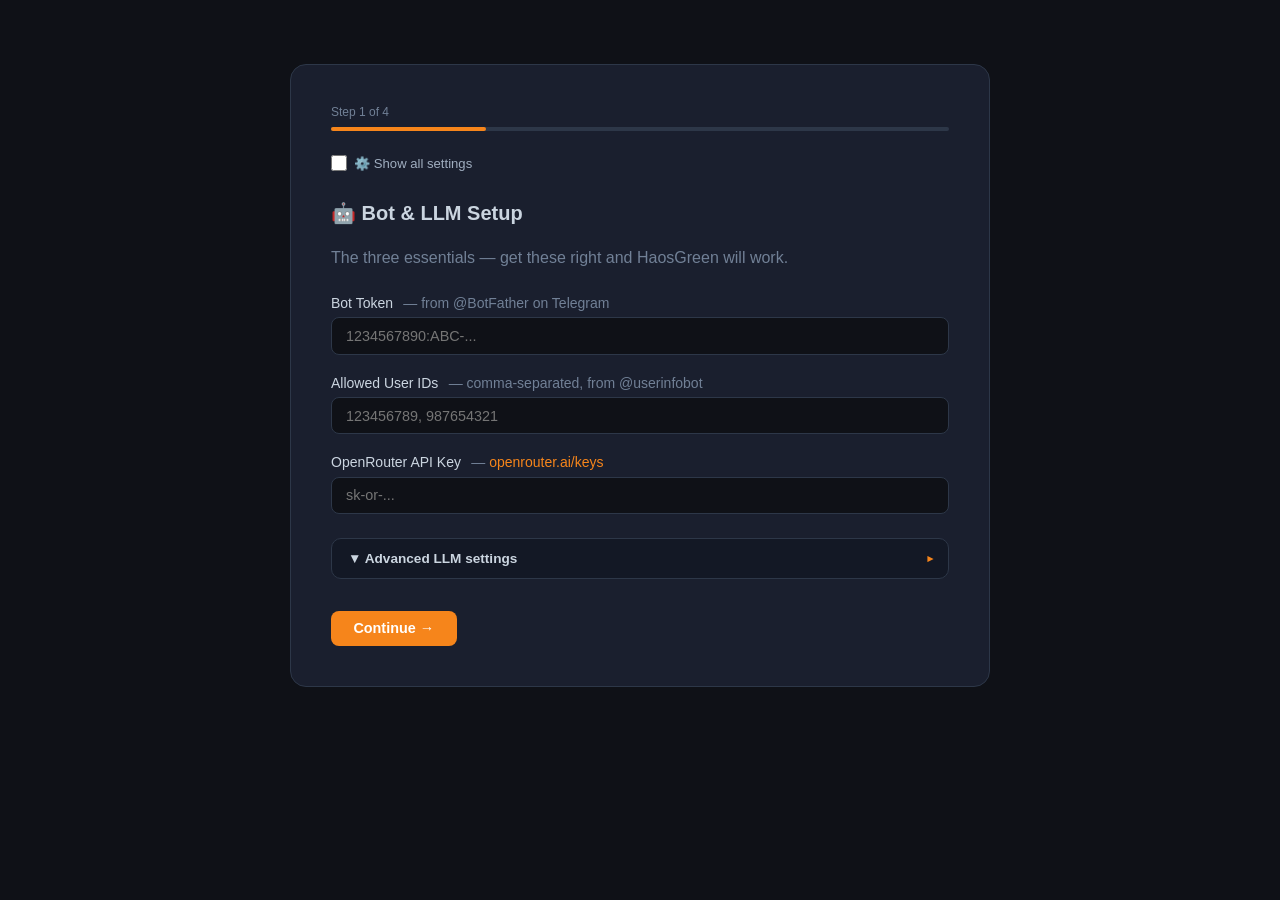
==== commit 606d903f: "chore: rename project identity from RustFox to HaosGreen Rename package to haos-green, library to ha" ====
--- a/setup/index.html
+++ b/setup/index.html
@@ -3,7 +3,7 @@
 <head>
 <meta charset="UTF-8">
 <meta name="viewport" content="width=device-width, initial-scale=1.0">
-<title>RustFox Setup</title>
+<title>HaosGreen Setup</title>
 <style>
   *, *::before, *::after { box-sizing: border-box; margin: 0; padding: 0; }
   body {
@@ -677,7 +677,7 @@
     </ol>
     <div class="oauth-warning">
       <strong>HTTP transport — no local server needed.</strong>
-      RustFox passes the OAuth token as a <code>Bearer</code> header to
+      HaosGreen passes the OAuth token as a <code>Bearer</code> header to
       <code>https://mcp.notion.com/mcp</code>.
       The old <code>@notionhq/notion-mcp-server</code> npm package is deprecated.
     </div>
@@ -723,7 +723,7 @@
 
   // Step 2 — Location & Storage
   location: 'Hong Kong',
-  db_path: 'rustfox.db',
+  db_path: 'haos-green.db',
   skills_dir: '',
   agents_dir: '',
   home_dir: '',
@@ -735,7 +735,7 @@
   mcp_selections: {},
   custom_mcp_servers: [],
   langsmith_key: '',
-  langsmith_project: 'rustfox',
+  langsmith_project: 'haos-green',
   embedding_key: '',
   embedding_base_url: 'https://openrouter.ai/api/v1',
   embedding_model: 'qwen/qwen3-embedding-8b',
@@ -856,7 +856,7 @@
   }
   if (n === 2) {
     state.location                   = (document.getElementById('f-location')?.value              || state.location).trim();
-    state.db_path                    = (document.getElementById('f-db-path')?.value               || state.db_path).trim()     || 'rustfox.db';
+    state.db_path                    = (document.getElementById('f-db-path')?.value               || state.db_path).trim()     || 'haos-green.db';
     state.skills_dir                 = (document.getElementById('f-skills-dir')?.value            || '').trim();
     state.agents_dir                 = (document.getElementById('f-agents-dir')?.value            || '').trim();
     state.home_dir                   = (document.getElementById('f-home-dir')?.value              || '').trim();
@@ -866,7 +866,7 @@
   }
   if (n === 3) {
     state.langsmith_key                       = (document.getElementById('f-langsmith-key')?.value       || '').trim();
-    state.langsmith_project                   = (document.getElementById('f-langsmith-project')?.value   || 'rustfox').trim() || 'rustfox';
+    state.langsmith_project                   = (document.getElementById('f-langsmith-project')?.value   || 'haos-green').trim() || 'haos-green';
     state.embedding_key                       = (document.getElementById('f-embedding-key')?.value       || '').trim();
     state.embedding_base_url                  = (document.getElementById('f-embedding-base-url')?.value  || state.embedding_base_url).trim();
     state.embedding_model                     = (document.getElementById('f-embedding-model')?.value     || state.embedding_model).trim();
@@ -904,7 +904,7 @@
   const sysprompt = state.system_prompt.replace(/"""/g, '\\"\\"\\"');
 
   let toml =
-    '# RustFox Configuration\n' +
+    '# HaosGreen Configuration\n' +
     '# Generated by setup wizard\n' +
     '\n' +
     '[telegram]\n' +
@@ -932,7 +932,7 @@
   if (state.home_dir) generalLines.push('home = "' + esc(state.home_dir) + '"');
   toml += '[general]\n';
   if (generalLines.length) toml += generalLines.join('\n') + '\n';
-  else                     toml += '# location = "Your City, Country"\n# home = "/path/to/.rustfox"\n';
+  else                     toml += '# location = "Your City, Country"\n# home = "/path/to/.haos-green"\n';
   toml += '\n';
 
   // [agent] — always emit so users can see the loop limits
@@ -955,7 +955,7 @@
   if (state.langsmith_key) {
     toml += '[langsmith]\n';
     toml += 'api_key = "' + esc(state.langsmith_key) + '"\n';
-    toml += 'project = "' + esc(state.langsmith_project || 'rustfox') + '"\n';
+    toml += 'project = "' + esc(state.langsmith_project || 'haos-green') + '"\n';
     toml += 'base_url = "https://api.smith.langchain.com"\n';
     toml += '\n';
   }
@@ -1130,11 +1130,11 @@
     const res = await fetch('/api/install-service', { method: 'POST' });
     const data = await res.json();
     if (data.ok) {
-      status.textContent = '✓ RustFox installed as a background service!';
+      status.textContent = '✓ HaosGreen installed as a background service!';
       status.className = 'success-msg visible';
       btn.textContent = '✓ Installed';
     } else {
-      status.textContent = '⚠ Service installation failed: ' + (data.error || 'unknown error') + '. You can retry later with: rustfox --service install';
+      status.textContent = '⚠ Service installation failed: ' + (data.error || 'unknown error') + '. You can retry later with: haos-green --service install';
       status.className = 'success-msg visible';
       status.style.color = '#fc8181';
       btn.disabled = false;
@@ -1424,7 +1424,7 @@
   // ── Step 1: Bot & LLM Setup ─────────────────────────────────────────────────
   c.innerHTML += `<div class="step" id="step-1">
   <h2>🤖 Bot &amp; LLM Setup</h2>
-  <p class="subtitle">The three essentials — get these right and RustFox will work.</p>
+  <p class="subtitle">The three essentials — get these right and HaosGreen will work.</p>
 
   <div class="field">
     <label>Bot Token <span class="hint">— from @BotFather on Telegram</span></label>
@@ -1508,8 +1508,8 @@
         <input type="text" id="f-agents-dir" placeholder="agents" value="${escHtml(state.agents_dir)}">
       </div>
       <div class="field">
-        <label>Home Directory <span class="hint">— overrides the default <code>~/.rustfox</code></span></label>
-        <input type="text" id="f-home-dir" placeholder="/path/to/.rustfox" value="${escHtml(state.home_dir)}">
+        <label>Home Directory <span class="hint">— overrides the default <code>~/.haos-green</code></span></label>
+        <input type="text" id="f-home-dir" placeholder="/path/to/.haos-green" value="${escHtml(state.home_dir)}">
       </div>
       <div class="field">
         <label style="display:flex;align-items:center;gap:0.5rem;cursor:pointer">
@@ -1538,7 +1538,7 @@
   <p class="subtitle">Enable the tools your bot should have access to. All are optional.</p>
 
   <div class="mcp-prereqs">
-    <strong>MCP server prerequisites</strong> — these run as child processes outside RustFox.<br>
+    <strong>MCP server prerequisites</strong> — these run as child processes outside HaosGreen.<br>
     Tools marked <code>uvx</code> need <strong><a href="https://docs.astral.sh/uv/getting-started/installation/" target="_blank" rel="noopener">uv</a></strong> installed &nbsp;(<code>curl -LsSf https://astral.sh/uv/install.sh | sh</code>).<br>
     Tools marked <code>npx</code> need <strong><a href="https://nodejs.org/" target="_blank" rel="noopener">Node.js</a></strong> installed &nbsp;(<a href="https://nodejs.org/en/download/" target="_blank" rel="noopener">nodejs.org/en/download</a>).<br>
     Click <em>docs ↗</em> on any tool to read its full documentation before enabling it.
@@ -1597,7 +1597,7 @@
       </div>
       <div class="field">
         <label>Project Name</label>
-        <input type="text" id="f-langsmith-project" placeholder="rustfox" value="${escHtml(state.langsmith_project || 'rustfox')}">
+        <input type="text" id="f-langsmith-project" placeholder="haos-green" value="${escHtml(state.langsmith_project || 'haos-green')}">
       </div>
 
       <h3>🔍 Embedding API <span class="hint" style="font-weight:400">— for memory / RAG</span></h3>
@@ -1651,7 +1651,7 @@
     <code>config.toml</code> has been saved to the project root.<br>
     Start your bot with:
   </p>
-  <pre style="margin-bottom:2rem;text-align:center;font-size:0.95rem;color:#e2e8f0">cargo run --bin rustfox</pre>
+  <pre style="margin-bottom:2rem;text-align:center;font-size:0.95rem;color:#e2e8f0">cargo run --bin haos-green</pre>
   <div id="service-install-section" style="margin-top: 1.5rem; text-align: center;">
     <button id="btn-install-service" class="btn-primary" onclick="installService()">
       Install as background service
@@ -1664,7 +1664,7 @@
     </div>
   </div>
   <p style="color:#718096;font-size:0.85rem;margin-bottom:1.25rem;margin-top:2rem;text-align:center">
-    If you find RustFox useful, consider supporting the project:
+    If you find HaosGreen useful, consider supporting the project:
   </p>
   <div style="display:flex;flex-direction:column;gap:0.875rem;align-items:center">
     <a href="https://buymeacoffee.com/chinkan.ai" target="_blank" rel="noopener">
